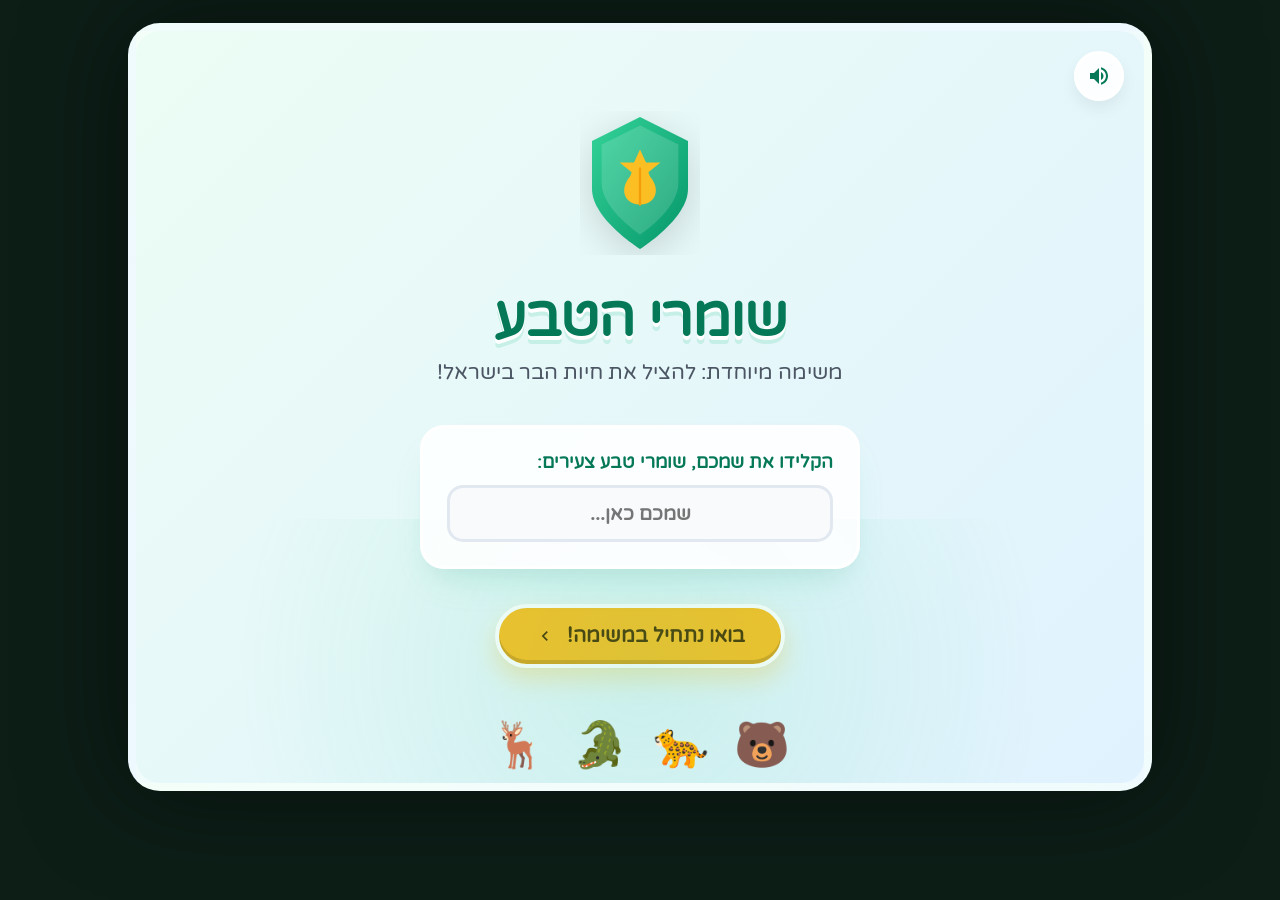
==== index.html @ 630a5455 "Create 'Nature Guardians' interactive Hebrew game for kids based on Pashosh article" ====
<!DOCTYPE html>
<html lang="he" dir="rtl">
<head>
    <meta charset="UTF-8">
    <meta name="viewport" content="width=device-width, initial-scale=1.0, maximum-scale=1.0, user-scalable=no">
    <title>שומרי הטבע - משחק משימת הצלת חיות הבר</title>
    <!-- Google Fonts for children-friendly Hebrew typography -->
    <link rel="preconnect" href="https://fonts.googleapis.com">
    <link rel="preconnect" href="https://fonts.gstatic.com" crossorigin>
    <link href="https://fonts.googleapis.com/css2?family=Rubik:wght@400;500;700;900&family=Varela+Round&display=swap" rel="stylesheet">
    <link rel="stylesheet" href="style.css">
</head>
<body>

    <!-- Main Game Container -->
    <div id="game-viewport">
        <!-- Floating Particle Canvas overlay -->
        <canvas id="particle-canvas"></canvas>

        <!-- Sound & HUD Controls (Global overlay) -->
        <div id="global-hud">
            <button id="toggle-mute" class="hud-btn" aria-label="השתק/הפעל קול">
                <svg id="sound-on-icon" class="hud-svg" viewBox="0 0 24 24"><path d="M3 9v6h4l5 5V4L7 9H3zm13.5 3c0-1.77-1.02-3.29-2.5-4.03v8.05c1.48-.73 2.5-2.25 2.5-4.02zM14 3.23v2.06c2.89.86 5 3.54 5 6.71s-2.11 5.85-5 6.71v2.06c4.01-.91 7-4.49 7-8.77s-2.99-7.86-7-8.77z"/></svg>
                <svg id="sound-off-icon" class="hud-svg hidden" viewBox="0 0 24 24"><path d="M16.5 12c0-1.77-1.02-3.29-2.5-4.03v2.21l2.45 2.45c.03-.21.05-.42.05-.63zm2.5 0c0 .94-.2 1.82-.54 2.64l1.51 1.51C20.63 14.91 21 13.5 21 12c0-4.28-2.99-7.86-7-8.77v2.06c2.89.86 5 3.54 5 6.71zM4.27 3L3 4.27 7.73 9H3v6h4l5 5v-6.73l4.25 4.25c-.67.52-1.42.93-2.25 1.18v2.06c1.38-.31 2.63-.95 3.69-1.81L19.73 21 21 19.73l-9-9L4.27 3zM12 4L9.91 6.09 12 8.18V4z"/></svg>
            </button>
            <div id="hud-stats" class="hidden">
                <div class="hud-stat-item">
                    <span class="hud-stat-label">ניקוד:</span>
                    <span id="hud-score" class="hud-stat-val">0</span>
                </div>
                <div class="hud-stat-item">
                    <span class="hud-stat-label">משימה:</span>
                    <span id="hud-level-name" class="hud-stat-val">1/4</span>
                </div>
            </div>
        </div>

        <!-- 1. Start Screen -->
        <section id="screen-start" class="screen active">
            <div class="start-bg-decor"></div>
            <div class="screen-content center-flow">
                <div class="logo-container animate-bounce-slow">
                    <!-- Shield SVG Icon representing Nature Guardians -->
                    <svg class="guardians-shield" viewBox="0 0 100 120" width="120" height="144">
                        <defs>
                            <linearGradient id="shield-grad" x1="0" y1="0" x2="1" y2="1">
                                <stop offset="0%" stop-color="#34d399"/>
                                <stop offset="100%" stop-color="#059669"/>
                            </linearGradient>
                        </defs>
                        <path d="M50 5 L90 25 V65 C90 90, 50 115, 50 115 C50 115, 10 90, 10 65 V25 Z" fill="url(#shield-grad)" filter="drop-shadow(0px 8px 16px rgba(0,0,0,0.15))"/>
                        <path d="M50 12 L82 28 V60 C82 82, 50 103, 50 103 C50 103, 18 82, 18 60 V28 Z" fill="#ffffff" opacity="0.15"/>
                        <!-- Golden Star in shield -->
                        <polygon points="50,32 55,43 67,43 57,51 61,63 50,55 39,63 43,51 33,43 45,43" fill="#fbbf24"/>
                        <!-- Leaf overlay representing nature -->
                        <path d="M50 78 C35 78, 30 60, 50 48 C70 60, 65 78, 50 78 Z" fill="#fbbf24"/>
                        <path d="M50 48 V78" stroke="#f59e0b" stroke-width="2" stroke-linecap="round"/>
                    </svg>
                </div>
                
                <h1 class="game-title">שומרי הטבע</h1>
                <p class="game-subtitle">משימה מיוחדת: להציל את חיות הבר בישראל!</p>
                
                <div class="name-input-container">
                    <label for="player-name-field" class="name-label">הקלידו את שמכם, שומרי טבע צעירים:</label>
                    <input type="text" id="player-name-field" placeholder="שמכם כאן..." max-length="15" autocomplete="off">
                </div>

                <button id="start-play-btn" class="action-btn primary-btn pulse-glow">
                    <span>בואו נתחיל במשימה!</span>
                    <svg class="btn-arrow" viewBox="0 0 24 24"><path d="M10 6L8.59 7.41 13.17 12l-4.58 4.59L10 18l6-6z"/></svg>
                </button>
                
                <div class="animals-illustration-bar">
                    <!-- Cute SVG animals -->
                    <span class="deco-animal bear">🐻</span>
                    <span class="deco-animal leopard">🐆</span>
                    <span class="deco-animal croc">🐊</span>
                    <span class="deco-animal deer">🦌</span>
                </div>
            </div>
        </section>

        <!-- 2. Briefing Screen (Interactive Text Reading) -->
        <section id="screen-briefing" class="screen">
            <div class="screen-content flex-layout">
                <div class="briefing-header">
                    <h2>תדרוך המשימה: מי יציל את חיות הבר?</h2>
                    <p class="subtitle">קיראו את המידע החשוב כדי לדעת איך לעזור לחיות ברחבי הארץ!</p>
                </div>

                <div class="briefing-slides-container">
                    <!-- Comic slide content dynamically populated in JS -->
                    <div id="briefing-slide" class="briefing-slide-card active-slide">
                        <!-- Slide Content will go here -->
                    </div>
                </div>

                <div class="briefing-controls">
                    <button id="briefing-prev" class="briefing-nav-btn secondary-btn" disabled>
                        <svg class="btn-arrow-rtl" viewBox="0 0 24 24"><path d="M10 6L8.59 7.41 13.17 12l-4.58 4.59L10 18l6-6z"/></svg>
                        <span>הקודם</span>
                    </button>
                    
                    <div id="briefing-dots" class="slideshow-dots">
                        <!-- Dots rendered dynamically -->
                    </div>

                    <button id="briefing-next" class="briefing-nav-btn primary-btn">
                        <span>המשך</span>
                        <svg class="btn-arrow" viewBox="0 0 24 24"><path d="M10 6L8.59 7.41 13.17 12l-4.58 4.59L10 18l6-6z"/></svg>
                    </button>
                </div>
            </div>
        </section>

        <!-- 3. Game Stage 1: True / False Sorting Swiper -->
        <section id="screen-game1" class="screen">
            <div class="screen-content flex-layout">
                <div class="stage-header">
                    <span class="stage-badge">שלב 1 מתוך 3</span>
                    <h2>מבחן המהירות: עובדות או שמועות?</h2>
                    <p class="subtitle">גררו את קלפי הטענות לסלים הנכונים במהירות! האם הטענה נכונה או לא נכונה?</p>
                </div>

                <!-- Timer & Progress -->
                <div class="game-hud-bar">
                    <div class="progress-container">
                        <div class="progress-bar-track">
                            <div id="g1-progress-bar" class="progress-bar-fill" style="width: 0%;"></div>
                        </div>
                        <span id="g1-progress-text" class="progress-text">קלף 1 / 5</span>
                    </div>
                    <div class="timer-display animate-pulse">
                        <span class="timer-icon">⏰</span>
                        <span id="g1-timer-val">15</span>
                    </div>
                </div>

                <!-- Play Board for drag cards -->
                <div id="g1-board" class="board-area">
                    <div id="g1-card-container">
                        <!-- Draggable card will spawn here -->
                    </div>
                </div>

                <!-- Targets/Baskets Area -->
                <div class="sorting-bins-container">
                    <div id="bin-true" class="sort-bin bin-green" data-value="true">
                        <div class="bin-content">
                            <span class="bin-icon">✅</span>
                            <span class="bin-title">נכון מאוד!</span>
                        </div>
                        <div class="bin-ripple"></div>
                    </div>

                    <div id="bin-false" class="sort-bin bin-red" data-value="false">
                        <div class="bin-content">
                            <span class="bin-icon">❌</span>
                            <span class="bin-title">לא נכון!</span>
                        </div>
                        <div class="bin-ripple"></div>
                    </div>
                </div>
            </div>
        </section>

        <!-- 4. Game Stage 2: Cause & Effect Snap Puzzle -->
        <section id="screen-game2" class="screen">
            <div class="screen-content flex-layout">
                <div class="stage-header">
                    <span class="stage-badge">שלב 2 מתוך 3</span>
                    <h2>חיבור פאזל: סיבה ותוצאה</h2>
                    <p class="subtitle">גררו כל סיבה בצד ימין (צהוב) אל התוצאה המתאימה לה בצד שמאל (ירוק). עזרו לקשר בין פעולות האדם לגורל החיות!</p>
                </div>

                <!-- Puzzle Board Layout -->
                <div class="puzzle-game-board">
                    <div class="puzzle-column" id="puzzle-draggables-col">
                        <h3 class="column-title">סיבות (גררו מכאן)</h3>
                        <div class="puzzle-items-list" id="puzzle-causes-container">
                            <!-- Draggable causes dynamic -->
                        </div>
                    </div>
                    
                    <div class="puzzle-column" id="puzzle-targets-col">
                        <h3 class="column-title">תוצאות (הניחו כאן)</h3>
                        <div class="puzzle-items-list" id="puzzle-effects-container">
                            <!-- Snap targets dynamic -->
                        </div>
                    </div>
                </div>

                <div class="center-flow margin-top">
                    <button id="game2-submit-btn" class="action-btn primary-btn disabled" disabled>
                        <span>בדקו את הפאזל!</span>
                        <svg class="btn-arrow" viewBox="0 0 24 24"><path d="M10 6L8.59 7.41 13.17 12l-4.58 4.59L10 18l6-6z"/></svg>
                    </button>
                </div>
            </div>
        </section>

        <!-- 5. Game Stage 3: Tap Rescue Game -->
        <section id="screen-game3" class="screen">
            <div class="screen-content flex-layout">
                <div class="stage-header">
                    <span class="stage-badge">שלב 3 מתוך 3</span>
                    <h2>מבצע הצלה בשטח!</h2>
                    <p class="subtitle">אוי לא! חיות בר בסכנה ביער ובכביש! לחצו במהירות על מפגעים (מלכודות, רעל, זבל, מכוניות מהירות) כדי להשמיד אותם, ולחצו על חיות הבר כדי לכוון אותן למקום מבטחים!</p>
                </div>

                <!-- Dynamic Dashboard -->
                <div class="game-hud-bar">
                    <div class="ecosystem-health-container">
                        <span class="health-label">בריאות הטבע:</span>
                        <div class="health-bar-track">
                            <div id="g3-health-fill" class="health-bar-fill" style="width: 100%;"></div>
                        </div>
                        <span id="g3-health-val" class="health-percentage">100%</span>
                    </div>
                    <div class="level-stats">
                        <div class="stat-bubble">
                            <span>חיות שהוצלו:</span>
                            <strong id="g3-saved-val">0</strong>
                        </div>
                        <div class="stat-bubble">
                            <span>זמן נותר:</span>
                            <strong id="g3-timer-val">30</strong>
                        </div>
                    </div>
                </div>

                <!-- 2D Interactive Grid Landscape -->
                <div id="g3-battleground" class="battleground-viewport">
                    <div class="forest-bg-illustration"></div>
                    <!-- Live sprites will spawn here dynamically via JS -->
                </div>
            </div>
        </section>

        <!-- 6. Graduation Quiz Screen -->
        <section id="screen-quiz" class="screen">
            <div class="screen-content flex-layout">
                <div class="stage-header">
                    <span class="stage-badge">מבחן ההסמכה</span>
                    <h2>חידון הסמכת שומרי הטבע</h2>
                    <p class="subtitle">ענו על השאלות הבאות בהצלחה כדי לזכות בתעודת השומר הרשמית שלכם!</p>
                </div>

                <div class="quiz-progress-bar">
                    <div class="progress-bar-track">
                        <div id="quiz-progress-fill" class="progress-bar-fill" style="width: 25%;"></div>
                    </div>
                    <span id="quiz-progress-text" class="progress-text">שאלה 1 מתוך 4</span>
                </div>

                <div class="quiz-card-container">
                    <div id="quiz-card" class="quiz-question-card">
                        <h3 id="quiz-question-text" class="quiz-question">מה פירוש המילה "יכחדו"?</h3>
                        <div id="quiz-options-list" class="quiz-options-grid">
                            <!-- Options buttons rendered dynamically -->
                        </div>
                    </div>
                </div>
            </div>
        </section>

        <!-- 7. Victory & Certificate Screen -->
        <section id="screen-victory" class="screen">
            <div class="screen-content center-flow">
                <div class="victory-header-animation animate-bounce-slow">
                    <span class="victory-medal">🏆</span>
                </div>
                
                <h2 class="victory-title">מזל טוב, כל הכבוד!</h2>
                <p class="victory-subtitle">השלמתם את כל שלבי המשימה בהצלחה והצלתם את חיות הבר בישראל!</p>
                
                <!-- On-Screen SVG Certificate -->
                <div id="printable-certificate-container" class="certificate-frame shadow-effect">
                    <div class="certificate-border">
                        <div class="certificate-inner">
                            <div class="cert-header">
                                <span class="cert-leaf-deco">🌿</span>
                                <h3>תעודת שומר טבע מוסמך</h3>
                                <span class="cert-leaf-deco">🌿</span>
                            </div>
                            
                            <p class="cert-awarded">תעודה זו מוענקת בגאווה רבה ל:</p>
                            <h4 id="cert-player-name" class="cert-name">ישראל ישראלי</h4>
                            
                            <p class="cert-reason">
                                על השלמת "משימת הצלת חיות הבר", הפגנת ידע יוצא מן הכלל בהגנה על הטבע,
                                מניעת זיהום, פירוק מלכודות ציידים ושמירה על חיות הבר של ישראל.
                            </p>
                            
                            <div class="cert-footer">
                                <div class="cert-sign">
                                    <div class="cert-signature-line"></div>
                                    <span>עיתון "פשוש"</span>
                                </div>
                                <div class="cert-stamp">
                                    <svg viewBox="0 0 100 100" width="80" height="80">
                                        <circle cx="50" cy="50" r="45" fill="none" stroke="#22c55e" stroke-width="4" stroke-dasharray="2 2"/>
                                        <circle cx="50" cy="50" r="38" fill="none" stroke="#15803d" stroke-width="2"/>
                                        <text x="50" y="45" font-family="'Varela Round', sans-serif" font-size="10" font-weight="bold" fill="#15803d" text-anchor="middle">מוגן!</text>
                                        <text x="50" y="60" font-family="'Varela Round', sans-serif" font-size="10" font-weight="bold" fill="#16a34a" text-anchor="middle">שומר טבע</text>
                                    </svg>
                                </div>
                                <div class="cert-sign">
                                    <div class="cert-signature-line"></div>
                                    <span>רשות שומרי הטבע</span>
                                </div>
                            </div>
                        </div>
                    </div>
                </div>

                <!-- Final Interactive Action Buttons -->
                <div class="victory-actions-bar">
                    <button id="btn-print-cert" class="action-btn secondary-btn">
                        <span>הדפסת תעודה 🖨️</span>
                    </button>
                    <button id="btn-restart-game" class="action-btn primary-btn pulse-glow">
                        <span>לשחק שוב! 🔄</span>
                    </button>
                </div>
            </div>
        </section>
    </div>

    <!-- Script imports -->
    <script src="js/audio.js"></script>
    <script src="js/particles.js"></script>
    <script src="js/game.js"></script>
</body>
</html>
---- style.css ----
/**
 * Nature Guardians (שומרי הטבע) - Main Design & CSS Rules
 * Vibrant, modern, responsive design geared towards children with premium glassmorphism, 
 * micro-animations, and full RTL layout alignments.
 */

:root {
    /* Playful Color Palette */
    --color-primary: #10b981;      /* Emerald Green */
    --color-primary-dark: #047857; /* Dark Emerald */
    --color-primary-light: #d1fae5;
    --color-secondary: #fbbf24;    /* Sunshine Yellow */
    --color-accent: #f43f5e;       /* Ruby Pink/Red */
    --color-sky: #38bdf8;          /* Ocean Sky Blue */
    --color-orange: #f97316;       /* Sunset Orange */
    
    --color-bg-grad: linear-gradient(135deg, #ecfdf5 0%, #e0f2fe 100%);
    --color-card-bg: rgba(255, 255, 255, 0.88);
    --color-text-dark: #1f2937;
    --color-text-light: #4b5563;
    
    --font-kids: 'Varela Round', 'Rubik', sans-serif;
    --shadow-premium: 0 20px 40px -15px rgba(16, 185, 129, 0.15), 0 15px 25px -10px rgba(0, 0, 0, 0.05);
    --shadow-active: 0 25px 50px -12px rgba(16, 185, 129, 0.25);
    
    --transition-bounce: all 0.4s cubic-bezier(0.175, 0.885, 0.32, 1.275);
    --transition-smooth: all 0.25s ease;
}

/* Base Resets */
* {
    box-sizing: border-box;
    margin: 0;
    padding: 0;
    user-select: none;
    -webkit-user-drag: none;
    -webkit-tap-highlight-color: transparent;
}

body, html {
    width: 100%;
    height: 100%;
    font-family: var(--font-kids);
    background: #0d1e17;
    overflow: hidden;
    color: var(--color-text-dark);
}

/* Fullscreen Viewport Grid */
#game-viewport {
    position: relative;
    width: 100%;
    height: 100%;
    max-width: 1024px;
    max-height: 768px;
    margin: 0 auto;
    background: var(--color-bg-grad);
    overflow: hidden;
    box-shadow: 0 0 100px rgba(0, 0, 0, 0.5);
    display: flex;
    flex-direction: column;
}

/* Landscape orientation ratio adjustments on large desktops */
@media (min-width: 1024px) and (min-height: 768px) {
    #game-viewport {
        border-radius: 32px;
        height: 95vh;
        top: 2.5vh;
        border: 8px solid rgba(255, 255, 255, 0.4);
    }
}

/* Floating Confetti Particle Canvas overlay */
#particle-canvas {
    position: absolute;
    top: 0;
    left: 0;
    width: 100%;
    height: 100%;
    pointer-events: none;
    z-index: 999;
}

/* --- Global HUD Overlay --- */
#global-hud {
    position: absolute;
    top: 20px;
    left: 20px;
    right: 20px;
    display: flex;
    justify-content: space-between;
    align-items: center;
    pointer-events: none;
    z-index: 100;
}

.hud-btn {
    pointer-events: auto;
    background: var(--color-card-bg);
    border: 3px solid #ffffff;
    width: 50px;
    height: 50px;
    border-radius: 50px;
    display: flex;
    justify-content: center;
    align-items: center;
    cursor: pointer;
    box-shadow: 0 8px 16px rgba(0,0,0,0.06);
    transition: var(--transition-bounce);
}

.hud-btn:hover {
    transform: scale(1.1) rotate(5deg);
}

.hud-btn:active {
    transform: scale(0.9);
}

.hud-svg {
    width: 24px;
    height: 24px;
    fill: var(--color-primary-dark);
}

.hidden {
    display: none !important;
}

#hud-stats {
    display: flex;
    gap: 15px;
    pointer-events: auto;
}

.hud-stat-item {
    background: rgba(255, 255, 255, 0.9);
    padding: 8px 16px;
    border-radius: 20px;
    border: 3px solid #ffffff;
    box-shadow: 0 8px 16px rgba(0,0,0,0.05);
    display: flex;
    align-items: center;
    gap: 6px;
    font-size: 0.95rem;
    font-weight: 700;
}

.hud-stat-label {
    color: var(--color-text-light);
}

.hud-stat-val {
    color: var(--color-primary-dark);
    font-size: 1.1rem;
}

/* --- Screens Architecture --- */
.screen {
    position: absolute;
    top: 0;
    left: 0;
    width: 100%;
    height: 100%;
    opacity: 0;
    pointer-events: none;
    transform: scale(1.05);
    transition: opacity 0.5s ease, transform 0.5s cubic-bezier(0.175, 0.885, 0.32, 1.1);
    z-index: 5;
    overflow-y: auto;
    padding: 80px 24px 24px 24px;
}

.screen.active {
    opacity: 1;
    pointer-events: auto;
    transform: scale(1);
    z-index: 10;
}

.screen-content {
    width: 100%;
    min-height: 100%;
    display: flex;
    flex-direction: column;
}

.center-flow {
    justify-content: center;
    align-items: center;
    text-align: center;
}

.flex-layout {
    justify-content: space-between;
}

/* Typography styles */
h1.game-title {
    font-size: 3.5rem;
    font-weight: 900;
    color: var(--color-primary-dark);
    text-shadow: 0 4px 0 #ffffff, 0 8px 0 rgba(16, 185, 129, 0.15);
    margin-bottom: 8px;
    letter-spacing: -1px;
}

.game-subtitle {
    font-size: 1.3rem;
    color: var(--color-text-light);
    margin-bottom: 40px;
    font-weight: 500;
    max-width: 500px;
}

/* --- Buttons System --- */
.action-btn {
    font-family: var(--font-kids);
    border: none;
    outline: none;
    padding: 16px 36px;
    font-size: 1.25rem;
    font-weight: 700;
    border-radius: 50px;
    cursor: pointer;
    display: inline-flex;
    align-items: center;
    gap: 12px;
    transition: var(--transition-bounce);
    box-shadow: 0 10px 20px rgba(0, 0, 0, 0.08);
}

.primary-btn {
    background: var(--color-secondary);
    color: #4b3601;
    border: 4px solid #ffffff;
    box-shadow: 0 12px 24px rgba(251, 191, 36, 0.3), inset 0 -4px 0 rgba(0,0,0,0.15);
}

.primary-btn:hover {
    transform: translateY(-4px) scale(1.03);
    box-shadow: 0 16px 32px rgba(251, 191, 36, 0.4), inset 0 -4px 0 rgba(0,0,0,0.15);
}

.primary-btn:active {
    transform: translateY(2px) scale(0.98);
}

.secondary-btn {
    background: #ffffff;
    color: var(--color-text-dark);
    border: 4px solid var(--color-primary);
    box-shadow: 0 8px 16px rgba(16, 185, 129, 0.1);
}

.secondary-btn:hover {
    transform: translateY(-2px);
    background: var(--color-primary-light);
}

.action-btn.disabled, .briefing-nav-btn:disabled {
    opacity: 0.5 !important;
    cursor: not-allowed !important;
    transform: none !important;
    box-shadow: none !important;
}

.btn-arrow {
    width: 20px;
    height: 20px;
    fill: currentColor;
    transform: scaleX(-1); /* Flips arrow to point left for RTL progression */
    transition: transform 0.3s ease;
}

.btn-arrow-rtl {
    width: 20px;
    height: 20px;
    fill: currentColor;
    transition: transform 0.3s ease;
}

.action-btn:hover .btn-arrow {
    transform: scaleX(-1) translateX(4px);
}

.briefing-nav-btn:hover .btn-arrow-rtl {
    transform: translateX(4px);
}

/* Animations */
@keyframes pulseGlow {
    0% { box-shadow: 0 12px 24px rgba(251, 191, 36, 0.3); }
    50% { box-shadow: 0 12px 35px rgba(251, 191, 36, 0.6); }
    100% { box-shadow: 0 12px 24px rgba(251, 191, 36, 0.3); }
}

.pulse-glow {
    animation: pulseGlow 2s infinite ease-in-out;
}

@keyframes bounceSlow {
    0%, 100% { transform: translateY(0); }
    50% { transform: translateY(-10px); }
}

.animate-bounce-slow {
    animation: bounceSlow 4s infinite ease-in-out;
}

/* --- 1. Start Screen Elements --- */
.start-bg-decor {
    position: absolute;
    bottom: -5%;
    left: -5%;
    right: -5%;
    height: 40%;
    background: radial-gradient(circle, rgba(52,211,153,0.15) 0%, rgba(255,255,255,0) 70%);
    z-index: 1;
    pointer-events: none;
}

.logo-container {
    margin-bottom: 25px;
    position: relative;
    z-index: 2;
}

.name-input-container {
    background: var(--color-card-bg);
    border: 3px solid #ffffff;
    border-radius: 24px;
    padding: 24px;
    max-width: 440px;
    width: 100%;
    margin-bottom: 35px;
    box-shadow: var(--shadow-premium);
    position: relative;
    z-index: 2;
    text-align: right;
}

.name-label {
    display: block;
    font-size: 1.1rem;
    font-weight: 700;
    color: var(--color-primary-dark);
    margin-bottom: 12px;
}

#player-name-field {
    width: 100%;
    padding: 14px 20px;
    font-size: 1.2rem;
    font-family: var(--font-kids);
    font-weight: 600;
    border: 3px solid #e2e8f0;
    border-radius: 16px;
    outline: none;
    text-align: center;
    background: #f8fafc;
    color: var(--color-text-dark);
    transition: var(--transition-smooth);
}

#player-name-field:focus {
    border-color: var(--color-primary);
    background: #ffffff;
    box-shadow: 0 0 0 4px rgba(16, 185, 129, 0.15);
}

.animals-illustration-bar {
    margin-top: 50px;
    display: flex;
    gap: 25px;
    font-size: 2.8rem;
    z-index: 2;
}

.deco-animal {
    display: inline-block;
    animation: bounceSlow 3s infinite ease-in-out;
}

.deco-animal:nth-child(2) { animation-delay: 0.5s; }
.deco-animal:nth-child(3) { animation-delay: 1s; }
.deco-animal:nth-child(4) { animation-delay: 1.5s; }

/* --- 2. Briefing / Slideshow Screen --- */
.briefing-header {
    text-align: center;
    margin-bottom: 20px;
}

.briefing-header h2, .stage-header h2 {
    font-size: 1.8rem;
    color: var(--color-primary-dark);
    font-weight: 900;
    margin-bottom: 6px;
}

.subtitle {
    font-size: 1rem;
    color: var(--color-text-light);
}

.briefing-slides-container {
    flex: 1;
    display: flex;
    justify-content: center;
    align-items: center;
    padding: 10px 0;
}

.briefing-slide-card {
    background: var(--color-card-bg);
    border: 4px solid #ffffff;
    border-radius: 28px;
    padding: 30px;
    max-width: 680px;
    width: 100%;
    box-shadow: var(--shadow-premium);
    display: flex;
    gap: 30px;
    align-items: center;
    min-height: 320px;
    opacity: 0;
    transform: translateY(20px);
    transition: all 0.4s ease;
}

.briefing-slide-card.active-slide {
    opacity: 1;
    transform: translateY(0);
}

.slide-graphic-box {
    flex: 0 0 200px;
    height: 200px;
    background: #e0f2fe;
    border-radius: 20px;
    display: flex;
    justify-content: center;
    align-items: center;
    font-size: 5.5rem;
    box-shadow: inset 0 4px 10px rgba(0,0,0,0.05);
}

.slide-content-box {
    flex: 1;
    text-align: right;
}

.slide-tag {
    display: inline-block;
    background: var(--color-primary-light);
    color: var(--color-primary-dark);
    padding: 4px 12px;
    border-radius: 12px;
    font-size: 0.85rem;
    font-weight: 700;
    margin-bottom: 12px;
}

.slide-title {
    font-size: 1.5rem;
    color: var(--color-text-dark);
    margin-bottom: 12px;
    font-weight: 800;
}

.slide-text {
    font-size: 1.05rem;
    line-height: 1.6;
    color: var(--color-text-light);
}

.highlight-keyword {
    color: var(--color-accent);
    font-weight: 800;
}

.highlight-blue {
    color: var(--color-sky);
    font-weight: 800;
}

.briefing-controls {
    display: flex;
    justify-content: space-between;
    align-items: center;
    margin-top: 24px;
}

.briefing-nav-btn {
    padding: 12px 28px;
    font-size: 1.1rem;
}

.slideshow-dots {
    display: flex;
    gap: 8px;
}

.slide-dot {
    width: 12px;
    height: 12px;
    border-radius: 10px;
    background: #cbd5e1;
    cursor: pointer;
    transition: var(--transition-smooth);
}

.slide-dot.active {
    width: 24px;
    background: var(--color-primary);
}

/* --- 3. Stage 1 Elements (True / False sorting) --- */
.stage-badge {
    background: var(--color-sky);
    color: #ffffff;
    padding: 4px 14px;
    border-radius: 50px;
    font-size: 0.8rem;
    font-weight: 700;
    text-transform: uppercase;
    display: inline-block;
    margin-bottom: 8px;
}

.game-hud-bar {
    display: flex;
    justify-content: space-between;
    align-items: center;
    background: rgba(255, 255, 255, 0.6);
    border-radius: 20px;
    padding: 12px 20px;
    margin-top: 15px;
    gap: 20px;
}

.progress-container {
    flex: 1;
    display: flex;
    align-items: center;
    gap: 15px;
}

.progress-bar-track {
    flex: 1;
    height: 14px;
    background: #cbd5e1;
    border-radius: 10px;
    overflow: hidden;
    position: relative;
}

.progress-bar-fill {
    height: 100%;
    background: var(--color-primary);
    border-radius: 10px;
    transition: width 0.4s ease;
}

.progress-text {
    font-size: 0.9rem;
    font-weight: 700;
    color: var(--color-text-light);
    white-space: nowrap;
}

.timer-display {
    display: flex;
    align-items: center;
    gap: 8px;
    background: var(--color-card-bg);
    border: 3px solid #ffffff;
    padding: 6px 16px;
    border-radius: 50px;
    box-shadow: 0 4px 8px rgba(0,0,0,0.04);
}

.timer-icon {
    font-size: 1.2rem;
}

#g1-timer-val {
    font-size: 1.15rem;
    font-weight: 900;
    color: var(--color-accent);
}

/* Play Board Area & swipe cards */
.board-area {
    flex: 1;
    position: relative;
    display: flex;
    justify-content: center;
    align-items: center;
    margin: 25px 0;
    min-height: 240px;
}

.swipe-card {
    position: absolute;
    width: 100%;
    max-width: 320px;
    height: 200px;
    background: var(--color-card-bg);
    border: 4px solid #ffffff;
    border-radius: 24px;
    box-shadow: 0 15px 35px rgba(0, 0, 0, 0.08);
    display: flex;
    justify-content: center;
    align-items: center;
    padding: 24px;
    cursor: grab;
    transition: box-shadow 0.3s ease, border-color 0.3s ease;
    transform-origin: center bottom;
    z-index: 10;
}

.swipe-card.dragging {
    cursor: grabbing;
    box-shadow: 0 25px 45px rgba(0, 0, 0, 0.15);
    border-color: var(--color-primary-light);
}

.card-text {
    font-size: 1.25rem;
    font-weight: 700;
    text-align: center;
    line-height: 1.5;
    color: var(--color-text-dark);
}

/* Swipe targets/bins */
.sorting-bins-container {
    display: flex;
    gap: 20px;
    margin-top: 10px;
}

.sort-bin {
    flex: 1;
    height: 90px;
    border-radius: 24px;
    background: var(--color-card-bg);
    border: 4px dashed #cbd5e1;
    display: flex;
    justify-content: center;
    align-items: center;
    position: relative;
    overflow: hidden;
    cursor: pointer;
    transition: var(--transition-bounce);
}

.sort-bin:hover {
    transform: translateY(-2px);
}

.bin-content {
    display: flex;
    flex-direction: column;
    align-items: center;
    gap: 4px;
    z-index: 2;
}

.bin-icon {
    font-size: 1.8rem;
}

.bin-title {
    font-size: 0.95rem;
    font-weight: 800;
}

.bin-red {
    border-color: #f87171;
    color: #991b1b;
}

.bin-red:hover {
    background: #fef2f2;
}

.bin-red.drag-over {
    background: #fca5a5;
    border-color: var(--color-accent);
    transform: scale(1.04);
}

.bin-green {
    border-color: #34d399;
    color: #065f46;
}

.bin-green:hover {
    background: #ecfdf5;
}

.bin-green.drag-over {
    background: #a7f3d0;
    border-color: var(--color-primary-dark);
    transform: scale(1.04);
}

.bin-ripple {
    position: absolute;
    top: 50%;
    left: 50%;
    width: 0;
    height: 0;
    background: rgba(255, 255, 255, 0.4);
    border-radius: 50%;
    transform: translate(-50%, -50%);
    opacity: 0;
    z-index: 1;
}

@keyframes binPop {
    0% { transform: scale(1); }
    50% { transform: scale(1.1); }
    100% { transform: scale(1); }
}

.bin-pop {
    animation: binPop 0.4s cubic-bezier(0.175, 0.885, 0.32, 1.275);
}

/* --- 4. Stage 2 Puzzle Matching System --- */
.puzzle-game-board {
    flex: 1;
    display: flex;
    gap: 30px;
    margin: 25px 0 10px 0;
}

.puzzle-column {
    flex: 1;
    display: flex;
    flex-direction: column;
}

.column-title {
    font-size: 1.1rem;
    font-weight: 800;
    color: var(--color-text-light);
    margin-bottom: 12px;
    text-align: right;
    padding-right: 8px;
}

.puzzle-items-list {
    flex: 1;
    display: flex;
    flex-direction: column;
    gap: 15px;
    justify-content: space-around;
}

.puzzle-card {
    background: var(--color-card-bg);
    border: 3px solid #ffffff;
    border-radius: 20px;
    padding: 16px 20px;
    box-shadow: 0 8px 16px rgba(0,0,0,0.04);
    display: flex;
    align-items: center;
    justify-content: space-between;
    min-height: 70px;
    font-weight: 700;
    font-size: 0.95rem;
    line-height: 1.4;
    transition: var(--transition-bounce);
}

.puzzle-draggable {
    cursor: grab;
    background: #fef08a; /* Soft Yellow */
    border-color: #fef7c3;
    color: #713f12;
    border-left: 8px solid var(--color-secondary); /* Causes indicator */
    position: relative;
    touch-action: none;
}

.puzzle-draggable.dragging {
    opacity: 0.5;
    cursor: grabbing;
}

.puzzle-draggable:hover {
    transform: translateX(-4px);
    box-shadow: 0 10px 20px rgba(0,0,0,0.08);
}

.puzzle-card-icon {
    font-size: 1.4rem;
}

.puzzle-target {
    border: 3px dashed #cbd5e1;
    background: rgba(255, 255, 255, 0.4);
    border-right: 8px solid var(--color-primary); /* Target indicator */
    color: var(--color-text-light);
    display: flex;
    justify-content: flex-start;
    padding-right: 20px;
    align-items: center;
    position: relative;
    transition: var(--transition-smooth);
}

.puzzle-target.drag-hover {
    background: rgba(16, 185, 129, 0.15);
    border-color: var(--color-primary);
}

.puzzle-target.matched {
    background: #d1fae5;
    border: 3px solid #ffffff;
    border-right: 8px solid var(--color-primary);
    color: var(--color-primary-dark);
    box-shadow: 0 8px 16px rgba(16, 185, 129, 0.05);
}

.puzzle-target.matched .puzzle-card-icon {
    color: var(--color-primary);
}

/* Margin offset utility */
.margin-top {
    margin-top: 15px;
}

/* --- 5. Stage 3 Active Rescue Grid --- */
.eco-health-badge {
    background: var(--color-primary);
}

.ecosystem-health-container {
    flex: 1;
    display: flex;
    align-items: center;
    gap: 12px;
}

.health-label {
    font-size: 0.95rem;
    font-weight: 700;
    color: var(--color-text-light);
    white-space: nowrap;
}

.health-bar-track {
    flex: 1;
    height: 16px;
    background: #e2e8f0;
    border-radius: 10px;
    border: 2px solid #ffffff;
    overflow: hidden;
}

.health-bar-fill {
    height: 100%;
    background: linear-gradient(90deg, #10b981 0%, #34d399 100%);
    width: 100%;
    border-radius: 10px;
    transition: width 0.3s ease;
}

.health-percentage {
    font-size: 0.95rem;
    font-weight: 900;
    color: var(--color-primary-dark);
    width: 45px;
    text-align: left;
}

.level-stats {
    display: flex;
    gap: 10px;
}

.stat-bubble {
    background: var(--color-card-bg);
    border: 2px solid #ffffff;
    border-radius: 15px;
    padding: 6px 12px;
    display: flex;
    gap: 6px;
    align-items: center;
    font-size: 0.85rem;
    box-shadow: 0 4px 8px rgba(0,0,0,0.03);
    white-space: nowrap;
}

.stat-bubble strong {
    color: var(--color-primary-dark);
    font-size: 1rem;
}

/* Landscape grid */
.battleground-viewport {
    flex: 1;
    position: relative;
    border-radius: 28px;
    border: 4px solid #ffffff;
    box-shadow: var(--shadow-premium);
    overflow: hidden;
    margin-top: 15px;
    background: #022c22;
}

.forest-bg-illustration {
    position: absolute;
    top: 0;
    left: 0;
    width: 100%;
    height: 100%;
    background: radial-gradient(circle at center, #065f46 0%, #022c22 100%);
    opacity: 0.9;
}

/* Active Game sprites */
.game-sprite {
    position: absolute;
    width: 60px;
    height: 60px;
    border-radius: 50px;
    display: flex;
    justify-content: center;
    align-items: center;
    font-size: 2.2rem;
    cursor: pointer;
    transition: transform 0.2s ease;
    animation: spriteSpawn 0.4s cubic-bezier(0.175, 0.885, 0.32, 1.275);
}

.game-sprite:active {
    transform: scale(0.8);
}

@keyframes spriteSpawn {
    0% { transform: scale(0); opacity: 0; }
    100% { transform: scale(1); opacity: 1; }
}

/* Threat visual markers */
.sprite-threat {
    z-index: 25;
}

.threat-poison {
    background: rgba(244, 63, 94, 0.15);
    border: 3px solid var(--color-accent);
    box-shadow: 0 0 15px rgba(244, 63, 94, 0.4);
    animation: poisonPulse 1s infinite alternate;
}

@keyframes poisonPulse {
    0% { box-shadow: 0 0 10px rgba(244, 63, 94, 0.3); }
    100% { box-shadow: 0 0 20px rgba(244, 63, 94, 0.7); }
}

.threat-trap {
    background: rgba(249, 115, 22, 0.15);
    border: 3px solid var(--color-orange);
    box-shadow: 0 0 15px rgba(249, 115, 22, 0.4);
}

.threat-car {
    background: rgba(244, 63, 94, 0.2);
    border: 3px solid #ef4444;
    border-radius: 12px;
    width: 70px;
    height: 45px;
}

.threat-trash {
    background: rgba(100, 116, 139, 0.15);
    border: 3px solid #64748b;
}

/* Friendly wild animals */
.sprite-animal {
    z-index: 20;
    background: rgba(255, 255, 255, 0.2);
    border: 3px solid #ffffff;
    box-shadow: 0 8px 16px rgba(0,0,0,0.15);
}

/* --- 6. Stage 4: Interactive Quiz Screen --- */
.quiz-progress-bar {
    display: flex;
    align-items: center;
    gap: 15px;
    margin: 15px 0 25px 0;
}

.quiz-card-container {
    flex: 1;
    display: flex;
    justify-content: center;
    align-items: center;
}

.quiz-question-card {
    background: var(--color-card-bg);
    border: 4px solid #ffffff;
    border-radius: 28px;
    padding: 30px;
    max-width: 620px;
    width: 100%;
    box-shadow: var(--shadow-premium);
    text-align: center;
}

.quiz-question {
    font-size: 1.45rem;
    font-weight: 800;
    color: var(--color-text-dark);
    margin-bottom: 24px;
    line-height: 1.4;
}

.quiz-options-grid {
    display: grid;
    grid-template-columns: 1fr;
    gap: 12px;
}

@media (min-width: 600px) {
    .quiz-options-grid {
        grid-template-columns: 1fr 1fr;
    }
}

.quiz-opt-btn {
    font-family: var(--font-kids);
    border: 3px solid #e2e8f0;
    background: #ffffff;
    padding: 16px 20px;
    font-size: 1rem;
    font-weight: 700;
    border-radius: 20px;
    cursor: pointer;
    text-align: right;
    transition: var(--transition-bounce);
    outline: none;
    color: var(--color-text-dark);
    box-shadow: 0 4px 8px rgba(0,0,0,0.02);
}

.quiz-opt-btn:hover {
    border-color: var(--color-primary);
    background: var(--color-primary-light);
    transform: translateY(-2px);
}

.quiz-opt-btn:active {
    transform: scale(0.98);
}

/* Success & Error states on Quiz buttons */
.quiz-opt-btn.correct-glow {
    background: #34d399 !important;
    border-color: #10b981 !important;
    color: #ffffff !important;
    box-shadow: 0 0 15px rgba(52, 211, 153, 0.4);
}

.quiz-opt-btn.wrong-shake {
    background: #f87171 !important;
    border-color: #ef4444 !important;
    color: #ffffff !important;
    animation: wrongShake 0.4s ease;
    box-shadow: 0 0 15px rgba(248, 113, 113, 0.4);
}

@keyframes wrongShake {
    0%, 100% { transform: translateX(0); }
    20%, 60% { transform: translateX(-8px); }
    40%, 80% { transform: translateX(8px); }
}

/* --- 7. Victory Screen & SVG Certificate Frame --- */
.victory-medal {
    font-size: 4.5rem;
    display: inline-block;
}

.victory-title {
    font-size: 2.2rem;
    font-weight: 900;
    color: var(--color-primary-dark);
    margin-bottom: 6px;
}

.victory-subtitle {
    font-size: 1.15rem;
    color: var(--color-text-light);
    margin-bottom: 25px;
    text-align: center;
    max-width: 550px;
}

.certificate-frame {
    width: 100%;
    max-width: 580px;
    background: #ffffff;
    border-radius: 20px;
    padding: 10px;
    border: 1px solid #cbd5e1;
    background-image: radial-gradient(circle, #fcfaf2 0%, #f7f3e3 100%);
    box-shadow: var(--shadow-premium);
    position: relative;
    margin-bottom: 30px;
}

.certificate-border {
    border: 12px double #b45309; /* Golden-brown classic border */
    border-radius: 12px;
    padding: 15px;
    height: 100%;
}

.certificate-inner {
    text-align: center;
    padding: 10px;
}

.cert-header {
    display: flex;
    justify-content: center;
    align-items: center;
    gap: 10px;
    margin-bottom: 15px;
}

.cert-header h3 {
    font-size: 1.5rem;
    font-weight: 900;
    color: #78350f;
    letter-spacing: -0.5px;
}

.cert-leaf-deco {
    font-size: 1.4rem;
}

.cert-awarded {
    font-size: 0.95rem;
    color: #92400e;
    font-weight: 500;
    margin-bottom: 5px;
}

.cert-name {
    font-size: 2.2rem;
    font-weight: 900;
    color: var(--color-primary-dark);
    text-shadow: 1px 1px 0px #ffffff;
    margin-bottom: 12px;
    border-bottom: 2px dashed #b45309;
    display: inline-block;
    padding: 0 30px;
}

.cert-reason {
    font-size: 0.88rem;
    line-height: 1.6;
    color: #78350f;
    margin: 0 auto 20px auto;
    max-width: 440px;
    font-weight: 500;
}

.cert-footer {
    display: flex;
    justify-content: space-between;
    align-items: flex-end;
    margin-top: 15px;
    padding: 0 10px;
}

.cert-sign {
    display: flex;
    flex-direction: column;
    align-items: center;
    font-size: 0.75rem;
    font-weight: 700;
    color: #92400e;
    width: 30%;
}

.cert-signature-line {
    width: 80px;
    height: 1.5px;
    background: #b45309;
    margin-bottom: 6px;
}

.cert-stamp {
    width: 60px;
    height: 60px;
    display: flex;
    justify-content: center;
    align-items: center;
}

.victory-actions-bar {
    display: flex;
    gap: 15px;
}

/* Printing styles overlay override */
@media print {
    body * {
        visibility: hidden;
    }
    #printable-certificate-container, #printable-certificate-container * {
        visibility: visible;
    }
    #printable-certificate-container {
        position: absolute;
        left: 0;
        top: 0;
        width: 100%;
        max-width: none;
        box-shadow: none;
        border: none;
    }
}
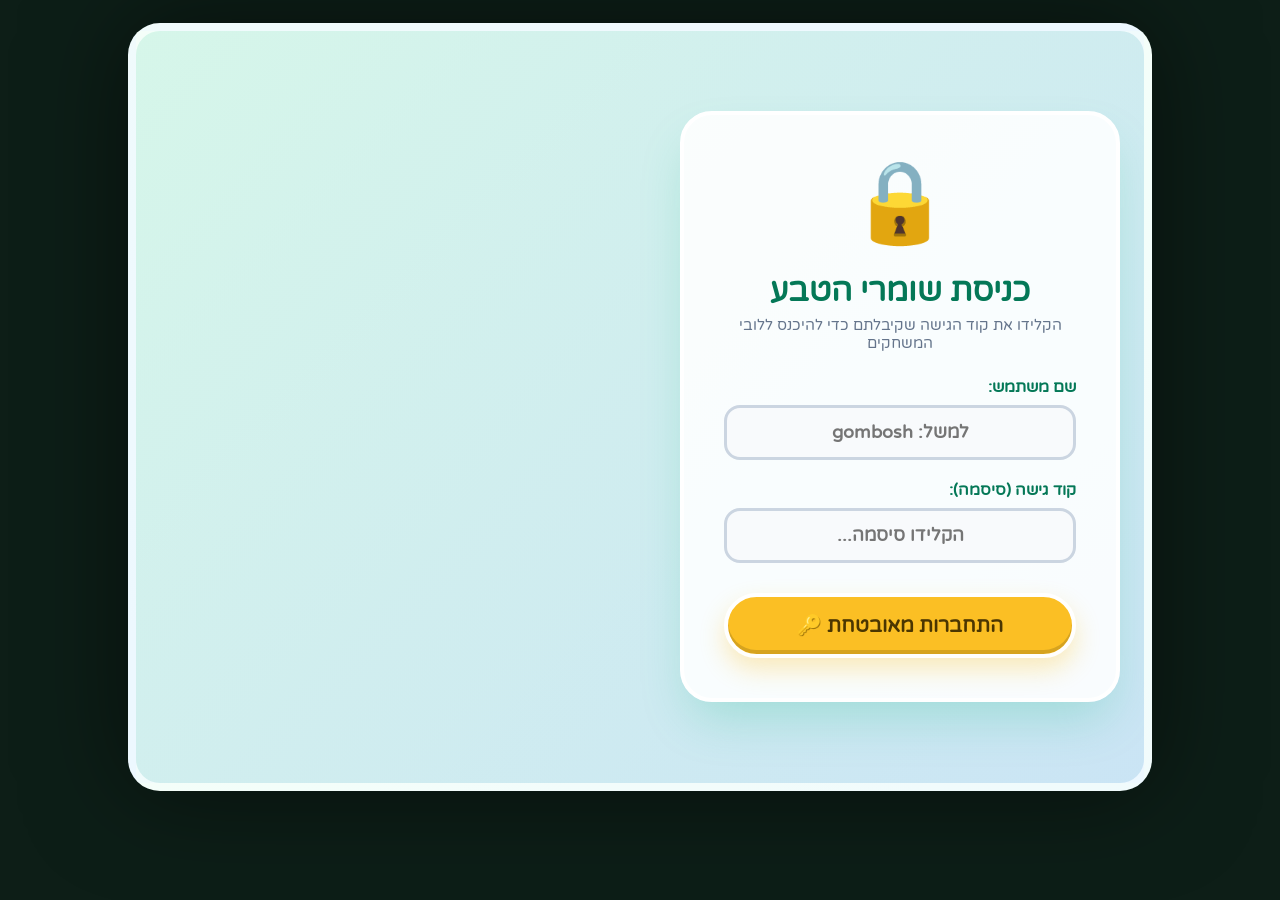
==== commit 6dc1bae3: "Implement secure games portal with static PBKDF2/AES-GCM authentication and compiled game packaging" ====
--- a/index.html
+++ b/index.html
@@ -3,12 +3,265 @@
 <head>
     <meta charset="UTF-8">
     <meta name="viewport" content="width=device-width, initial-scale=1.0, maximum-scale=1.0, user-scalable=no">
-    <title>שומרי הטבע - משחק משימת הצלת חיות הבר</title>
-    <!-- Google Fonts for children-friendly Hebrew typography -->
+    <title>פורטל שומרי הטבע - מועדון חברים סגור</title>
     <link rel="preconnect" href="https://fonts.googleapis.com">
     <link rel="preconnect" href="https://fonts.gstatic.com" crossorigin>
     <link href="https://fonts.googleapis.com/css2?family=Rubik:wght@400;500;700;900&family=Varela+Round&display=swap" rel="stylesheet">
     <link rel="stylesheet" href="style.css">
+    <style>
+        /* Portal-Specific Styling Overrides & Enhancements */
+        .portal-bg-decor {
+            position: absolute;
+            top: 0;
+            left: 0;
+            width: 100%;
+            height: 100%;
+            background: linear-gradient(135deg, #10b981 0%, #0369a1 100%);
+            opacity: 0.1;
+            z-index: 1;
+            pointer-events: none;
+        }
+        
+        /* Glassmorphic Login card */
+        .login-card {
+            background: var(--color-card-bg);
+            border: 4px solid #ffffff;
+            border-radius: 32px;
+            padding: 40px;
+            max-width: 440px;
+            width: 100%;
+            box-shadow: var(--shadow-active);
+            position: relative;
+            z-index: 10;
+            text-align: right;
+            animation: spriteSpawn 0.5s cubic-bezier(0.175, 0.885, 0.32, 1.275);
+        }
+
+        .portal-logo {
+            font-size: 5rem;
+            text-align: center;
+            margin-bottom: 20px;
+            display: block;
+            animation: bounceSlow 3s infinite ease-in-out;
+        }
+
+        .login-input-group {
+            margin-bottom: 20px;
+            display: flex;
+            flex-direction: column;
+            gap: 8px;
+        }
+
+        .login-input-group label {
+            font-weight: 800;
+            color: var(--color-primary-dark);
+            font-size: 1rem;
+        }
+
+        .portal-input {
+            width: 100%;
+            padding: 14px 18px;
+            font-family: var(--font-kids);
+            font-size: 1.1rem;
+            font-weight: 600;
+            border: 3px solid #cbd5e1;
+            border-radius: 16px;
+            outline: none;
+            transition: var(--transition-smooth);
+            background: #f8fafc;
+            color: var(--color-text-dark);
+            text-align: center;
+        }
+
+        .portal-input:focus {
+            border-color: var(--color-primary);
+            background: #ffffff;
+            box-shadow: 0 0 0 5px rgba(16, 185, 129, 0.15);
+        }
+
+        .error-message {
+            color: var(--color-accent);
+            font-weight: 800;
+            font-size: 0.95rem;
+            margin-bottom: 15px;
+            text-align: center;
+            display: none;
+            animation: wrongShake 0.4s ease;
+        }
+
+        /* Lobby Game Catalog */
+        #screen-lobby {
+            padding-top: 60px;
+        }
+
+        .lobby-welcome-bar {
+            background: rgba(255, 255, 255, 0.9);
+            border: 3px solid #ffffff;
+            border-radius: 24px;
+            padding: 20px 30px;
+            box-shadow: var(--shadow-premium);
+            display: flex;
+            justify-content: space-between;
+            align-items: center;
+            margin-bottom: 30px;
+            text-align: right;
+        }
+
+        .welcome-title h2 {
+            font-size: 1.6rem;
+            color: var(--color-primary-dark);
+            font-weight: 900;
+        }
+
+        .welcome-title p {
+            color: var(--color-text-light);
+            font-size: 0.95rem;
+            margin-top: 4px;
+        }
+
+        .lobby-catalog-grid {
+            display: grid;
+            grid-template-columns: 1fr;
+            gap: 24px;
+            flex: 1;
+        }
+
+        @media (min-width: 600px) {
+            .lobby-catalog-grid {
+                grid-template-columns: 1fr 1fr;
+            }
+        }
+
+        .game-card {
+            background: var(--color-card-bg);
+            border: 4px solid #ffffff;
+            border-radius: 28px;
+            padding: 24px;
+            box-shadow: var(--shadow-premium);
+            display: flex;
+            flex-direction: column;
+            justify-content: space-between;
+            align-items: center;
+            text-align: center;
+            transition: var(--transition-bounce);
+            position: relative;
+            overflow: hidden;
+            min-height: 240px;
+        }
+
+        .game-card:hover {
+            transform: translateY(-8px);
+            box-shadow: var(--shadow-active);
+        }
+
+        .game-card-icon {
+            font-size: 4rem;
+            margin-bottom: 15px;
+            display: inline-block;
+            animation: bounceSlow 4s infinite ease-in-out;
+        }
+
+        .game-card-title {
+            font-size: 1.35rem;
+            font-weight: 900;
+            color: var(--color-text-dark);
+            margin-bottom: 8px;
+        }
+
+        .game-card-desc {
+            font-size: 0.95rem;
+            color: var(--color-text-light);
+            line-height: 1.4;
+            margin-bottom: 20px;
+            max-width: 250px;
+        }
+
+        .play-game-btn {
+            font-size: 1rem;
+            padding: 10px 24px;
+        }
+
+        .game-card-locked {
+            opacity: 0.75;
+            background: rgba(241, 245, 249, 0.9);
+            border-color: #cbd5e1;
+        }
+
+        .game-card-locked:hover {
+            transform: none;
+            box-shadow: var(--shadow-premium);
+        }
+
+        .lock-badge {
+            position: absolute;
+            top: 15px;
+            left: 15px;
+            background: #64748b;
+            color: #ffffff;
+            padding: 4px 10px;
+            border-radius: 50px;
+            font-size: 0.75rem;
+            font-weight: 700;
+        }
+
+        /* Encrypted Sandbox Iframe Container */
+        #screen-sandbox {
+            padding: 0;
+            position: absolute;
+            width: 100%;
+            height: 100%;
+            z-index: 200;
+        }
+
+        #sandbox-header {
+            position: absolute;
+            top: 15px;
+            right: 15px;
+            left: 15px;
+            height: 50px;
+            background: rgba(255, 255, 255, 0.9);
+            border: 2px solid #ffffff;
+            border-radius: 15px;
+            display: flex;
+            justify-content: space-between;
+            align-items: center;
+            padding: 0 20px;
+            box-shadow: 0 4px 12px rgba(0,0,0,0.1);
+            z-index: 210;
+        }
+
+        .sandbox-title {
+            font-weight: 800;
+            color: var(--color-primary-dark);
+            font-size: 0.95rem;
+        }
+
+        .btn-exit-sandbox {
+            background: var(--color-accent);
+            color: #ffffff;
+            border: none;
+            padding: 6px 16px;
+            font-family: var(--font-kids);
+            font-weight: 700;
+            font-size: 0.85rem;
+            border-radius: 10px;
+            cursor: pointer;
+            transition: var(--transition-bounce);
+        }
+
+        .btn-exit-sandbox:hover {
+            transform: scale(1.05);
+            background: #be123c;
+        }
+
+        #game-sandbox-frame {
+            width: 100%;
+            height: 100%;
+            border: none;
+            background: #ffffff;
+            padding-top: 75px; /* Spaced to show exit bar */
+        }
+    </style>
 </head>
 <body>
 
@@ -16,321 +269,313 @@
     <div id="game-viewport">
         <!-- Floating Particle Canvas overlay -->
         <canvas id="particle-canvas"></canvas>
-
-        <!-- Sound & HUD Controls (Global overlay) -->
-        <div id="global-hud">
-            <button id="toggle-mute" class="hud-btn" aria-label="השתק/הפעל קול">
-                <svg id="sound-on-icon" class="hud-svg" viewBox="0 0 24 24"><path d="M3 9v6h4l5 5V4L7 9H3zm13.5 3c0-1.77-1.02-3.29-2.5-4.03v8.05c1.48-.73 2.5-2.25 2.5-4.02zM14 3.23v2.06c2.89.86 5 3.54 5 6.71s-2.11 5.85-5 6.71v2.06c4.01-.91 7-4.49 7-8.77s-2.99-7.86-7-8.77z"/></svg>
-                <svg id="sound-off-icon" class="hud-svg hidden" viewBox="0 0 24 24"><path d="M16.5 12c0-1.77-1.02-3.29-2.5-4.03v2.21l2.45 2.45c.03-.21.05-.42.05-.63zm2.5 0c0 .94-.2 1.82-.54 2.64l1.51 1.51C20.63 14.91 21 13.5 21 12c0-4.28-2.99-7.86-7-8.77v2.06c2.89.86 5 3.54 5 6.71zM4.27 3L3 4.27 7.73 9H3v6h4l5 5v-6.73l4.25 4.25c-.67.52-1.42.93-2.25 1.18v2.06c1.38-.31 2.63-.95 3.69-1.81L19.73 21 21 19.73l-9-9L4.27 3zM12 4L9.91 6.09 12 8.18V4z"/></svg>
-            </button>
-            <div id="hud-stats" class="hidden">
-                <div class="hud-stat-item">
-                    <span class="hud-stat-label">ניקוד:</span>
-                    <span id="hud-score" class="hud-stat-val">0</span>
+        <div class="portal-bg-decor"></div>
+
+        <!-- 1. Authenticated Login Screen -->
+        <section id="screen-login" class="screen active center-flow">
+            <div class="login-card">
+                <span class="portal-logo">🔒</span>
+                <h1 style="font-size: 2rem; color: var(--color-primary-dark); font-weight: 900; text-align: center; margin-bottom: 6px;">כניסת שומרי הטבע</h1>
+                <p style="text-align: center; color: #64748b; font-size: 0.95rem; margin-bottom: 25px;">הקלידו את קוד הגישה שקיבלתם כדי להיכנס ללובי המשחקים</p>
+
+                <div class="login-input-group">
+                    <label for="p-username">שם משתמש:</label>
+                    <input type="text" id="p-username" class="portal-input" placeholder="למשל: gombosh" autocomplete="off">
                 </div>
-                <div class="hud-stat-item">
-                    <span class="hud-stat-label">משימה:</span>
-                    <span id="hud-level-name" class="hud-stat-val">1/4</span>
+
+                <div class="login-input-group">
+                    <label for="p-password">קוד גישה (סיסמה):</label>
+                    <input type="password" id="p-password" class="portal-input" placeholder="הקלידו סיסמה..." autocomplete="off">
                 </div>
-            </div>
-        </div>
-
-        <!-- 1. Start Screen -->
-        <section id="screen-start" class="screen active">
-            <div class="start-bg-decor"></div>
-            <div class="screen-content center-flow">
-                <div class="logo-container animate-bounce-slow">
-                    <!-- Shield SVG Icon representing Nature Guardians -->
-                    <svg class="guardians-shield" viewBox="0 0 100 120" width="120" height="144">
-                        <defs>
-                            <linearGradient id="shield-grad" x1="0" y1="0" x2="1" y2="1">
-                                <stop offset="0%" stop-color="#34d399"/>
-                                <stop offset="100%" stop-color="#059669"/>
-                            </linearGradient>
-                        </defs>
-                        <path d="M50 5 L90 25 V65 C90 90, 50 115, 50 115 C50 115, 10 90, 10 65 V25 Z" fill="url(#shield-grad)" filter="drop-shadow(0px 8px 16px rgba(0,0,0,0.15))"/>
-                        <path d="M50 12 L82 28 V60 C82 82, 50 103, 50 103 C50 103, 18 82, 18 60 V28 Z" fill="#ffffff" opacity="0.15"/>
-                        <!-- Golden Star in shield -->
-                        <polygon points="50,32 55,43 67,43 57,51 61,63 50,55 39,63 43,51 33,43 45,43" fill="#fbbf24"/>
-                        <!-- Leaf overlay representing nature -->
-                        <path d="M50 78 C35 78, 30 60, 50 48 C70 60, 65 78, 50 78 Z" fill="#fbbf24"/>
-                        <path d="M50 48 V78" stroke="#f59e0b" stroke-width="2" stroke-linecap="round"/>
-                    </svg>
-                </div>
-                
-                <h1 class="game-title">שומרי הטבע</h1>
-                <p class="game-subtitle">משימה מיוחדת: להציל את חיות הבר בישראל!</p>
-                
-                <div class="name-input-container">
-                    <label for="player-name-field" class="name-label">הקלידו את שמכם, שומרי טבע צעירים:</label>
-                    <input type="text" id="player-name-field" placeholder="שמכם כאן..." max-length="15" autocomplete="off">
-                </div>
-
-                <button id="start-play-btn" class="action-btn primary-btn pulse-glow">
-                    <span>בואו נתחיל במשימה!</span>
-                    <svg class="btn-arrow" viewBox="0 0 24 24"><path d="M10 6L8.59 7.41 13.17 12l-4.58 4.59L10 18l6-6z"/></svg>
+
+                <div id="login-error" class="error-message">שם משתמש או סיסמה שגויים! ❌</div>
+
+                <button id="btn-portal-login" class="action-btn primary-btn pulse-glow" style="width: 100%; justify-content: center; margin-top: 10px;">
+                    <span>התחברות מאובטחת 🔑</span>
                 </button>
-                
-                <div class="animals-illustration-bar">
-                    <!-- Cute SVG animals -->
-                    <span class="deco-animal bear">🐻</span>
-                    <span class="deco-animal leopard">🐆</span>
-                    <span class="deco-animal croc">🐊</span>
-                    <span class="deco-animal deer">🦌</span>
-                </div>
             </div>
         </section>
 
-        <!-- 2. Briefing Screen (Interactive Text Reading) -->
-        <section id="screen-briefing" class="screen">
+        <!-- 2. Decrypted Games Lobby Portal Dashboard -->
+        <section id="screen-lobby" class="screen">
             <div class="screen-content flex-layout">
-                <div class="briefing-header">
-                    <h2>תדרוך המשימה: מי יציל את חיות הבר?</h2>
-                    <p class="subtitle">קיראו את המידע החשוב כדי לדעת איך לעזור לחיות ברחבי הארץ!</p>
-                </div>
-
-                <div class="briefing-slides-container">
-                    <!-- Comic slide content dynamically populated in JS -->
-                    <div id="briefing-slide" class="briefing-slide-card active-slide">
-                        <!-- Slide Content will go here -->
+                <div class="lobby-welcome-bar">
+                    <div class="welcome-title">
+                        <h2>שלום, <span id="lobby-user-display" style="color: var(--color-primary-dark);">gombosh</span>! 👋</h2>
+                        <p>מועדון שומרי הטבע פתוח בפניכם. בחרו משחק והתחילו הרפתקה מדהימה!</p>
                     </div>
-                </div>
-
-                <div class="briefing-controls">
-                    <button id="briefing-prev" class="briefing-nav-btn secondary-btn" disabled>
-                        <svg class="btn-arrow-rtl" viewBox="0 0 24 24"><path d="M10 6L8.59 7.41 13.17 12l-4.58 4.59L10 18l6-6z"/></svg>
-                        <span>הקודם</span>
-                    </button>
-                    
-                    <div id="briefing-dots" class="slideshow-dots">
-                        <!-- Dots rendered dynamically -->
-                    </div>
-
-                    <button id="briefing-next" class="briefing-nav-btn primary-btn">
-                        <span>המשך</span>
-                        <svg class="btn-arrow" viewBox="0 0 24 24"><path d="M10 6L8.59 7.41 13.17 12l-4.58 4.59L10 18l6-6z"/></svg>
+                    <button id="btn-logout" class="action-btn secondary-btn" style="padding: 8px 18px; font-size: 0.9rem;">
+                        <span>יציאה 🚪</span>
                     </button>
                 </div>
-            </div>
-        </section>
-
-        <!-- 3. Game Stage 1: True / False Sorting Swiper -->
-        <section id="screen-game1" class="screen">
-            <div class="screen-content flex-layout">
-                <div class="stage-header">
-                    <span class="stage-badge">שלב 1 מתוך 3</span>
-                    <h2>מבחן המהירות: עובדות או שמועות?</h2>
-                    <p class="subtitle">גררו את קלפי הטענות לסלים הנכונים במהירות! האם הטענה נכונה או לא נכונה?</p>
-                </div>
-
-                <!-- Timer & Progress -->
-                <div class="game-hud-bar">
-                    <div class="progress-container">
-                        <div class="progress-bar-track">
-                            <div id="g1-progress-bar" class="progress-bar-fill" style="width: 0%;"></div>
+
+                <!-- Games Selection Grid -->
+                <div class="lobby-catalog-grid">
+                    <!-- Game 1: Nature Guardians Cleanup -->
+                    <div class="game-card">
+                        <div>
+                            <span class="game-card-icon">🐆</span>
+                            <h3 class="game-card-title">שומרי הטבע: משימת ניקוי</h3>
+                            <p class="game-card-desc">עזרו להציל את חיות הבר של ישראל! נקו את המפגעים מהיער והכביש והיזהרו לא לפגוע בחיות ובצמחים.</p>
                         </div>
-                        <span id="g1-progress-text" class="progress-text">קלף 1 / 5</span>
+                        <button class="action-btn primary-btn play-game-btn" onclick="launchGame('games/game1.crypt.txt', 'שומרי הטבע: משימת ניקוי')">
+                            <span>שחקו עכשיו 🎮</span>
+                        </button>
                     </div>
-                    <div class="timer-display animate-pulse">
-                        <span class="timer-icon">⏰</span>
-                        <span id="g1-timer-val">15</span>
-                    </div>
-                </div>
-
-                <!-- Play Board for drag cards -->
-                <div id="g1-board" class="board-area">
-                    <div id="g1-card-container">
-                        <!-- Draggable card will spawn here -->
-                    </div>
-                </div>
-
-                <!-- Targets/Baskets Area -->
-                <div class="sorting-bins-container">
-                    <div id="bin-true" class="sort-bin bin-green" data-value="true">
-                        <div class="bin-content">
-                            <span class="bin-icon">✅</span>
-                            <span class="bin-title">נכון מאוד!</span>
+
+                    <!-- Game 2: Space Mission (Locked) -->
+                    <div class="game-card game-card-locked">
+                        <span class="lock-badge">🔒 בקרוב</span>
+                        <div>
+                            <span class="game-card-icon">🚀</span>
+                            <h3 class="game-card-title">משימת החלל הגדולה</h3>
+                            <p class="game-card-desc">הרפתקת מדע בחלל החיצון! למדו על מערכת השמש ונקו אסטרואידים שמאיימים על כוכבי הלכת.</p>
                         </div>
-                        <div class="bin-ripple"></div>
-                    </div>
-
-                    <div id="bin-false" class="sort-bin bin-red" data-value="false">
-                        <div class="bin-content">
-                            <span class="bin-icon">❌</span>
-                            <span class="bin-title">לא נכון!</span>
-                        </div>
-                        <div class="bin-ripple"></div>
+                        <button class="action-btn secondary-btn play-game-btn disabled" disabled>
+                            <span>נעול 🔒</span>
+                        </button>
                     </div>
                 </div>
             </div>
         </section>
 
-        <!-- 4. Game Stage 2: Cause & Effect Snap Puzzle -->
-        <section id="screen-game2" class="screen">
-            <div class="screen-content flex-layout">
-                <div class="stage-header">
-                    <span class="stage-badge">שלב 2 מתוך 3</span>
-                    <h2>חיבור פאזל: סיבה ותוצאה</h2>
-                    <p class="subtitle">גררו כל סיבה בצד ימין (צהוב) אל התוצאה המתאימה לה בצד שמאל (ירוק). עזרו לקשר בין פעולות האדם לגורל החיות!</p>
-                </div>
-
-                <!-- Puzzle Board Layout -->
-                <div class="puzzle-game-board">
-                    <div class="puzzle-column" id="puzzle-draggables-col">
-                        <h3 class="column-title">סיבות (גררו מכאן)</h3>
-                        <div class="puzzle-items-list" id="puzzle-causes-container">
-                            <!-- Draggable causes dynamic -->
-                        </div>
-                    </div>
-                    
-                    <div class="puzzle-column" id="puzzle-targets-col">
-                        <h3 class="column-title">תוצאות (הניחו כאן)</h3>
-                        <div class="puzzle-items-list" id="puzzle-effects-container">
-                            <!-- Snap targets dynamic -->
-                        </div>
-                    </div>
-                </div>
-
-                <div class="center-flow margin-top">
-                    <button id="game2-submit-btn" class="action-btn primary-btn disabled" disabled>
-                        <span>בדקו את הפאזל!</span>
-                        <svg class="btn-arrow" viewBox="0 0 24 24"><path d="M10 6L8.59 7.41 13.17 12l-4.58 4.59L10 18l6-6z"/></svg>
-                    </button>
-                </div>
+        <!-- 3. Encrypted Game Sandbox View -->
+        <section id="screen-sandbox" class="screen">
+            <div id="sandbox-header">
+                <span id="active-sandbox-title" class="sandbox-title">שומרי הטבע</span>
+                <button class="btn-exit-sandbox" onclick="exitGameSandbox()">חזרה ללובי ↩️</button>
             </div>
-        </section>
-
-        <!-- 5. Game Stage 3: Tap Rescue Game -->
-        <section id="screen-game3" class="screen">
-            <div class="screen-content flex-layout">
-                <div class="stage-header">
-                    <span class="stage-badge">שלב 3 מתוך 3</span>
-                    <h2>מבצע הצלה בשטח!</h2>
-                    <p class="subtitle">אוי לא! חיות בר בסכנה ביער ובכביש! לחצו במהירות על מפגעים (מלכודות, רעל, זבל, מכוניות מהירות) כדי להשמיד אותם, ולחצו על חיות הבר כדי לכוון אותן למקום מבטחים!</p>
-                </div>
-
-                <!-- Dynamic Dashboard -->
-                <div class="game-hud-bar">
-                    <div class="ecosystem-health-container">
-                        <span class="health-label">בריאות הטבע:</span>
-                        <div class="health-bar-track">
-                            <div id="g3-health-fill" class="health-bar-fill" style="width: 100%;"></div>
-                        </div>
-                        <span id="g3-health-val" class="health-percentage">100%</span>
-                    </div>
-                    <div class="level-stats">
-                        <div class="stat-bubble">
-                            <span>חיות שהוצלו:</span>
-                            <strong id="g3-saved-val">0</strong>
-                        </div>
-                        <div class="stat-bubble">
-                            <span>זמן נותר:</span>
-                            <strong id="g3-timer-val">30</strong>
-                        </div>
-                    </div>
-                </div>
-
-                <!-- 2D Interactive Grid Landscape -->
-                <div id="g3-battleground" class="battleground-viewport">
-                    <div class="forest-bg-illustration"></div>
-                    <!-- Live sprites will spawn here dynamically via JS -->
-                </div>
-            </div>
-        </section>
-
-        <!-- 6. Graduation Quiz Screen -->
-        <section id="screen-quiz" class="screen">
-            <div class="screen-content flex-layout">
-                <div class="stage-header">
-                    <span class="stage-badge">מבחן ההסמכה</span>
-                    <h2>חידון הסמכת שומרי הטבע</h2>
-                    <p class="subtitle">ענו על השאלות הבאות בהצלחה כדי לזכות בתעודת השומר הרשמית שלכם!</p>
-                </div>
-
-                <div class="quiz-progress-bar">
-                    <div class="progress-bar-track">
-                        <div id="quiz-progress-fill" class="progress-bar-fill" style="width: 25%;"></div>
-                    </div>
-                    <span id="quiz-progress-text" class="progress-text">שאלה 1 מתוך 4</span>
-                </div>
-
-                <div class="quiz-card-container">
-                    <div id="quiz-card" class="quiz-question-card">
-                        <h3 id="quiz-question-text" class="quiz-question">מה פירוש המילה "יכחדו"?</h3>
-                        <div id="quiz-options-list" class="quiz-options-grid">
-                            <!-- Options buttons rendered dynamically -->
-                        </div>
-                    </div>
-                </div>
-            </div>
-        </section>
-
-        <!-- 7. Victory & Certificate Screen -->
-        <section id="screen-victory" class="screen">
-            <div class="screen-content center-flow">
-                <div class="victory-header-animation animate-bounce-slow">
-                    <span class="victory-medal">🏆</span>
-                </div>
-                
-                <h2 class="victory-title">מזל טוב, כל הכבוד!</h2>
-                <p class="victory-subtitle">השלמתם את כל שלבי המשימה בהצלחה והצלתם את חיות הבר בישראל!</p>
-                
-                <!-- On-Screen SVG Certificate -->
-                <div id="printable-certificate-container" class="certificate-frame shadow-effect">
-                    <div class="certificate-border">
-                        <div class="certificate-inner">
-                            <div class="cert-header">
-                                <span class="cert-leaf-deco">🌿</span>
-                                <h3>תעודת שומר טבע מוסמך</h3>
-                                <span class="cert-leaf-deco">🌿</span>
-                            </div>
-                            
-                            <p class="cert-awarded">תעודה זו מוענקת בגאווה רבה ל:</p>
-                            <h4 id="cert-player-name" class="cert-name">ישראל ישראלי</h4>
-                            
-                            <p class="cert-reason">
-                                על השלמת "משימת הצלת חיות הבר", הפגנת ידע יוצא מן הכלל בהגנה על הטבע,
-                                מניעת זיהום, פירוק מלכודות ציידים ושמירה על חיות הבר של ישראל.
-                            </p>
-                            
-                            <div class="cert-footer">
-                                <div class="cert-sign">
-                                    <div class="cert-signature-line"></div>
-                                    <span>עיתון "פשוש"</span>
-                                </div>
-                                <div class="cert-stamp">
-                                    <svg viewBox="0 0 100 100" width="80" height="80">
-                                        <circle cx="50" cy="50" r="45" fill="none" stroke="#22c55e" stroke-width="4" stroke-dasharray="2 2"/>
-                                        <circle cx="50" cy="50" r="38" fill="none" stroke="#15803d" stroke-width="2"/>
-                                        <text x="50" y="45" font-family="'Varela Round', sans-serif" font-size="10" font-weight="bold" fill="#15803d" text-anchor="middle">מוגן!</text>
-                                        <text x="50" y="60" font-family="'Varela Round', sans-serif" font-size="10" font-weight="bold" fill="#16a34a" text-anchor="middle">שומר טבע</text>
-                                    </svg>
-                                </div>
-                                <div class="cert-sign">
-                                    <div class="cert-signature-line"></div>
-                                    <span>רשות שומרי הטבע</span>
-                                </div>
-                            </div>
-                        </div>
-                    </div>
-                </div>
-
-                <!-- Final Interactive Action Buttons -->
-                <div class="victory-actions-bar">
-                    <button id="btn-print-cert" class="action-btn secondary-btn">
-                        <span>הדפסת תעודה 🖨️</span>
-                    </button>
-                    <button id="btn-restart-game" class="action-btn primary-btn pulse-glow">
-                        <span>לשחק שוב! 🔄</span>
-                    </button>
-                </div>
-            </div>
+            <!-- Decrypted game will be injected here in-memory -->
+            <iframe id="game-sandbox-frame" sandbox="allow-scripts allow-modals allow-same-origin"></iframe>
         </section>
     </div>
 
-    <!-- Script imports -->
-    <script src="js/audio.js"></script>
-    <script src="js/particles.js"></script>
-    <script src="js/game.js"></script>
+    <!-- Cryptographic engines using browser native Web Crypto API -->
+    <script>
+        // -------------------------------------------------------------------------
+        // Static Encrypted Credentials List (Owner Configured)
+        // -------------------------------------------------------------------------
+        const users = {
+            // Username: gombosh, Password: pashosh, derived encrypted Master Key: antigravity123
+            "gombosh": {
+                "salt": "f88f5c3d5360dc3a36eb91e617586569",
+                "iv": "fbd6d8184b919fa8efa59d62",
+                "encryptedKey": "097e6eb785d6f2cb8dcc89ca152e7eb289eda5902776b2f1e08a45863287"
+            }
+        };
+
+        // Portal Global State Manager
+        const state = {
+            activeUser: '',
+            decryptedMasterKey: ''
+        };
+
+        // -------------------------------------------------------------------------
+        // DOM Selectors
+        // -------------------------------------------------------------------------
+        const dom = {
+            viewport: document.getElementById('game-viewport'),
+            screens: document.querySelectorAll('.screen'),
+            
+            // Login view
+            usernameField: document.getElementById('p-username'),
+            passwordField: document.getElementById('p-password'),
+            btnLogin: document.getElementById('btn-portal-login'),
+            loginError: document.getElementById('login-error'),
+            
+            // Lobby view
+            lobbyUserDisplay: document.getElementById('lobby-user-display'),
+            btnLogout: document.getElementById('btn-logout'),
+            
+            // Sandbox view
+            sandboxFrame: document.getElementById('game-sandbox-frame'),
+            activeSandboxTitle: document.getElementById('active-sandbox-title')
+        };
+
+        // Particles overlay activation
+        window.Particles.init('particle-canvas');
+
+        // Audio unlock hook
+        dom.viewport.addEventListener('pointerdown', () => {
+            window.GameAudio.init();
+        }, { once: true });
+
+        // Screen toggle helper
+        function changePortalScreen(screenId) {
+            window.GameAudio.playClick();
+            dom.screens.forEach(s => s.classList.remove('active'));
+            document.getElementById(screenId).classList.add('active');
+        }
+
+        // -------------------------------------------------------------------------
+        // Cryptographic Helper Functions
+        // -------------------------------------------------------------------------
+        function hexToBuffer(hex) {
+            const bytes = new Uint8Array(hex.length / 2);
+            for (let i = 0; i < bytes.length; i++) {
+                bytes[i] = parseInt(hex.substr(i * 2, 2), 16);
+            }
+            return bytes.buffer;
+        }
+
+        async function deriveKeyFromPassword(password, salt) {
+            const enc = new TextEncoder();
+            const baseKey = await crypto.subtle.importKey(
+                "raw",
+                enc.encode(password),
+                "PBKDF2",
+                false,
+                ["deriveBits", "deriveKey"]
+            );
+            return await crypto.subtle.deriveKey(
+                {
+                    name: "PBKDF2",
+                    salt: salt,
+                    iterations: 100000,
+                    hash: "SHA-256"
+                },
+                baseKey,
+                { name: "AES-GCM", length: 256 },
+                false,
+                ["decrypt"]
+            );
+        }
+
+        async function decryptMasterKey(username, password) {
+            const user = users[username.trim().toLowerCase()];
+            if (!user) throw new Error('שם משתמש אינו רשום');
+            
+            const saltBuffer = hexToBuffer(user.salt);
+            const ivBuffer = hexToBuffer(user.iv);
+            const ciphertextBuffer = hexToBuffer(user.encryptedKey);
+            
+            const derivedKey = await deriveKeyFromPassword(password, saltBuffer);
+            
+            const decryptedBuffer = await crypto.subtle.decrypt(
+                { name: "AES-GCM", iv: ivBuffer },
+                derivedKey,
+                ciphertextBuffer
+            );
+            
+            const dec = new TextDecoder();
+            return dec.decode(decryptedBuffer);
+        }
+
+        async function decryptGameHTML(masterKeyText, encryptedPayloadJSON) {
+            const payload = JSON.parse(encryptedPayloadJSON);
+            const enc = new TextEncoder();
+            
+            // Hash master key to derive 256-bit AES GCM key
+            const hashBuffer = await crypto.subtle.digest("SHA-256", enc.encode(masterKeyText));
+            
+            const key = await crypto.subtle.importKey(
+                "raw",
+                hashBuffer,
+                "AES-GCM",
+                false,
+                ["decrypt"]
+            );
+            
+            const decryptedBuffer = await crypto.subtle.decrypt(
+                { name: "AES-GCM", iv: hexToBuffer(payload.iv) },
+                key,
+                hexToBuffer(payload.ciphertext)
+            );
+            
+            const dec = new TextDecoder();
+            return dec.decode(decryptedBuffer);
+        }
+
+        // -------------------------------------------------------------------------
+        // Event Listeners: Login
+        // -------------------------------------------------------------------------
+        dom.btnLogin.addEventListener('click', async () => {
+            const username = dom.usernameField.value;
+            const password = dom.passwordField.value;
+            
+            dom.loginError.style.display = 'none';
+
+            if (!username || !password) {
+                dom.loginError.textContent = 'אנא מלאו את כל השדות!';
+                dom.loginError.style.display = 'block';
+                window.GameAudio.playWrong();
+                return;
+            }
+
+            try {
+                // Attempt to decrypt Master Key using credentials
+                const mk = await decryptMasterKey(username, password);
+                
+                // Login Success!
+                state.activeUser = username;
+                state.decryptedMasterKey = mk;
+                
+                // Show lobby dashboard
+                dom.lobbyUserDisplay.textContent = username;
+                window.GameAudio.playLevelUp();
+                window.Particles.shower();
+                
+                setTimeout(() => {
+                    changePortalScreen('screen-lobby');
+                }, 1000);
+            } catch (err) {
+                // Login Failure
+                console.error(err);
+                dom.loginError.textContent = 'שם משתמש או סיסמה שגויים! ❌';
+                dom.loginError.style.display = 'block';
+                window.GameAudio.playWrong();
+                
+                // Card shake feedback
+                const card = document.querySelector('.login-card');
+                card.classList.add('wrong-shake');
+                setTimeout(() => card.classList.remove('wrong-shake'), 400);
+            }
+        });
+
+        // -------------------------------------------------------------------------
+        // Event Listeners: Lobby & Iframe Sandboxing
+        // -------------------------------------------------------------------------
+        async function launchGame(gameFilePath, gameTitle) {
+            if (!state.decryptedMasterKey) return;
+            
+            dom.activeSandboxTitle.textContent = 'מפענח משחק... ⏳';
+            changePortalScreen('screen-sandbox');
+            
+            try {
+                // Fetch encrypted text file
+                const response = await fetch(gameFilePath);
+                if (!response.ok) throw new Error('שגיאה בטעינת קובץ המשחק מהשרת');
+                const encryptedJSON = await response.text();
+
+                // Decrypt compiled HTML standalone app in browser memory
+                const decryptedHTML = await decryptGameHTML(state.decryptedMasterKey, encryptedJSON);
+
+                // Inject secure decrypted bundle directly into iframe srcdoc!
+                dom.activeSandboxTitle.textContent = gameTitle;
+                dom.sandboxFrame.srcdoc = decryptedHTML;
+                
+                window.GameAudio.playLevelUp();
+                window.Particles.shower();
+            } catch (err) {
+                alert('שגיאה בפיענוח המשחק: ' + err.message);
+                exitGameSandbox();
+            }
+        }
+
+        function exitGameSandbox() {
+            // Clean sandbox frame
+            dom.sandboxFrame.srcdoc = '';
+            changePortalScreen('screen-lobby');
+        }
+
+        // Logout
+        dom.btnLogout.addEventListener('click', () => {
+            state.activeUser = '';
+            state.decryptedMasterKey = '';
+            dom.usernameField.value = '';
+            dom.passwordField.value = '';
+            changePortalScreen('screen-login');
+        });
+    </script>
 </body>
 </html>
--- a/style.css
+++ b/style.css
@@ -987,12 +987,12 @@
     border: 3px solid #64748b;
 }
 
-/* Friendly wild animals */
-.sprite-animal {
+/* Friendly wild animals and good elements */
+.sprite-animal, .sprite-good {
     z-index: 20;
-    background: rgba(255, 255, 255, 0.2);
-    border: 3px solid #ffffff;
-    box-shadow: 0 8px 16px rgba(0,0,0,0.15);
+    background: rgba(52, 211, 153, 0.15);
+    border: 3px solid #6ee7b7;
+    box-shadow: 0 8px 16px rgba(52, 211, 153, 0.15);
 }
 
 /* --- 6. Stage 4: Interactive Quiz Screen --- */
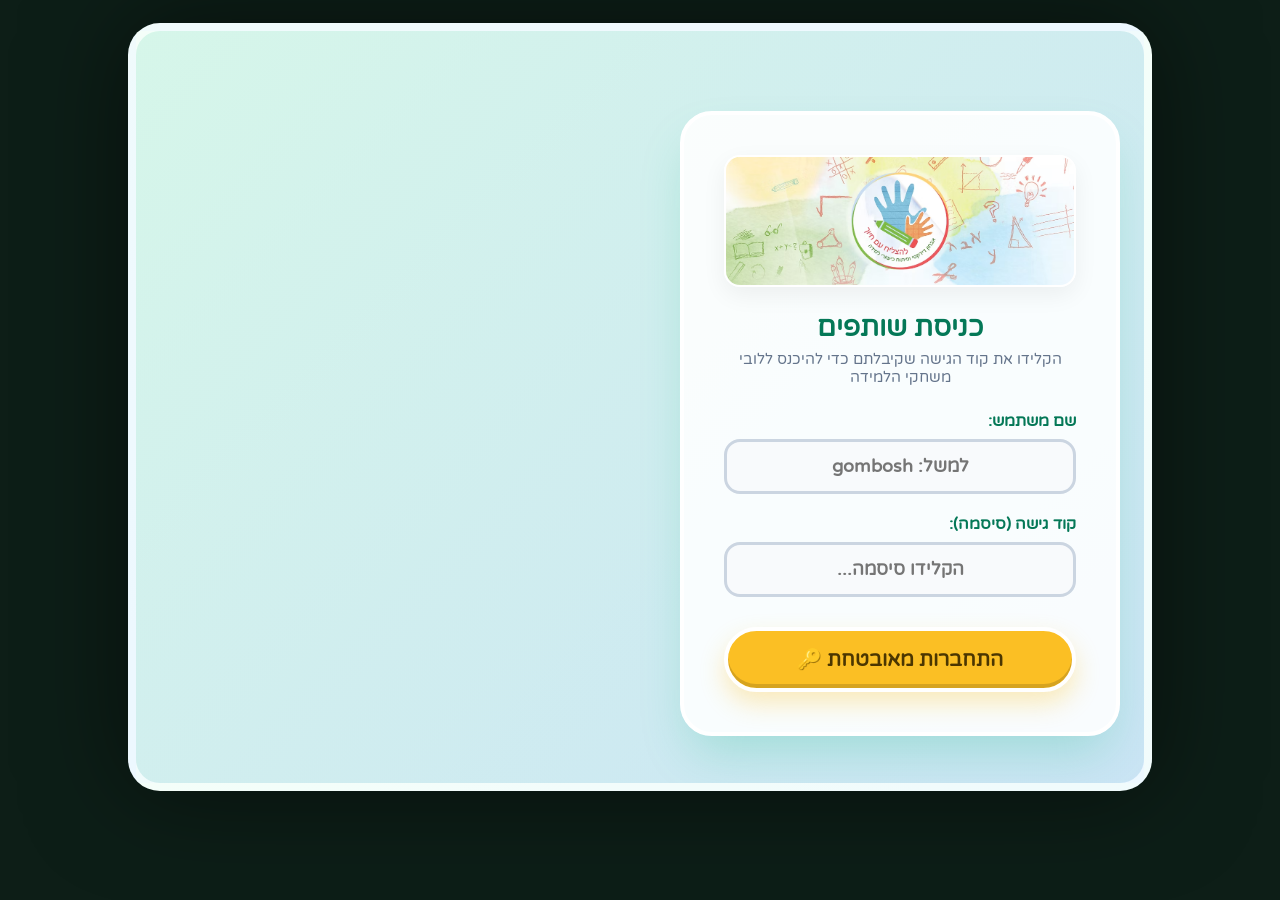
==== commit b2949f8a: "Update portal branding to 'להצליח עם חיוך' and integrate the user banner image" ====
--- a/index.html
+++ b/index.html
@@ -3,7 +3,7 @@
 <head>
     <meta charset="UTF-8">
     <meta name="viewport" content="width=device-width, initial-scale=1.0, maximum-scale=1.0, user-scalable=no">
-    <title>פורטל שומרי הטבע - מועדון חברים סגור</title>
+    <title>להצליח עם חיוך - פורטל משחקי למידה</title>
     <link rel="preconnect" href="https://fonts.googleapis.com">
     <link rel="preconnect" href="https://fonts.gstatic.com" crossorigin>
     <link href="https://fonts.googleapis.com/css2?family=Rubik:wght@400;500;700;900&family=Varela+Round&display=swap" rel="stylesheet">
@@ -261,6 +261,43 @@
             background: #ffffff;
             padding-top: 75px; /* Spaced to show exit bar */
         }
+
+        .login-banner {
+            width: 100%;
+            max-width: 360px;
+            height: auto;
+            border-radius: 16px;
+            margin-bottom: 24px;
+            box-shadow: 0 8px 24px rgba(0,0,0,0.06);
+            border: 2px solid #ffffff;
+            display: block;
+            margin-left: auto;
+            margin-right: auto;
+        }
+
+        .lobby-banner {
+            height: 55px;
+            width: auto;
+            border-radius: 10px;
+            border: 2px solid #ffffff;
+            box-shadow: 0 4px 10px rgba(0,0,0,0.04);
+            display: block;
+        }
+
+        @media (max-width: 600px) {
+            .lobby-welcome-bar {
+                flex-direction: column;
+                gap: 15px;
+                text-align: center;
+                align-items: center;
+            }
+            .welcome-title {
+                text-align: center;
+            }
+            .lobby-banner {
+                order: -1; /* Place banner at the top on mobile */
+            }
+        }
     </style>
 </head>
 <body>
@@ -274,9 +311,9 @@
         <!-- 1. Authenticated Login Screen -->
         <section id="screen-login" class="screen active center-flow">
             <div class="login-card">
-                <span class="portal-logo">🔒</span>
-                <h1 style="font-size: 2rem; color: var(--color-primary-dark); font-weight: 900; text-align: center; margin-bottom: 6px;">כניסת שומרי הטבע</h1>
-                <p style="text-align: center; color: #64748b; font-size: 0.95rem; margin-bottom: 25px;">הקלידו את קוד הגישה שקיבלתם כדי להיכנס ללובי המשחקים</p>
+                <img src="banner.png" alt="להצליח עם חיוך" class="login-banner">
+                <h1 style="font-size: 1.7rem; color: var(--color-primary-dark); font-weight: 900; text-align: center; margin-bottom: 6px;">כניסת שותפים</h1>
+                <p style="text-align: center; color: #64748b; font-size: 0.95rem; margin-bottom: 25px;">הקלידו את קוד הגישה שקיבלתם כדי להיכנס ללובי משחקי הלמידה</p>
 
                 <div class="login-input-group">
                     <label for="p-username">שם משתמש:</label>
@@ -302,8 +339,9 @@
                 <div class="lobby-welcome-bar">
                     <div class="welcome-title">
                         <h2>שלום, <span id="lobby-user-display" style="color: var(--color-primary-dark);">gombosh</span>! 👋</h2>
-                        <p>מועדון שומרי הטבע פתוח בפניכם. בחרו משחק והתחילו הרפתקה מדהימה!</p>
+                        <p>ברוכים הבאים לפורטל משחקי הלמידה של להצליח עם חיוך. בחרו משחק והתחילו הרפתקה מדהימה!</p>
                     </div>
+                    <img src="banner.png" alt="להצליח עם חיוך" class="lobby-banner">
                     <button id="btn-logout" class="action-btn secondary-btn" style="padding: 8px 18px; font-size: 0.9rem;">
                         <span>יציאה 🚪</span>
                     </button>
@@ -350,6 +388,9 @@
         </section>
     </div>
 
+    <!-- Script imports -->
+    <script src="js/audio.js"></script>
+    <script src="js/particles.js"></script>
     <!-- Cryptographic engines using browser native Web Crypto API -->
     <script>
         // -------------------------------------------------------------------------
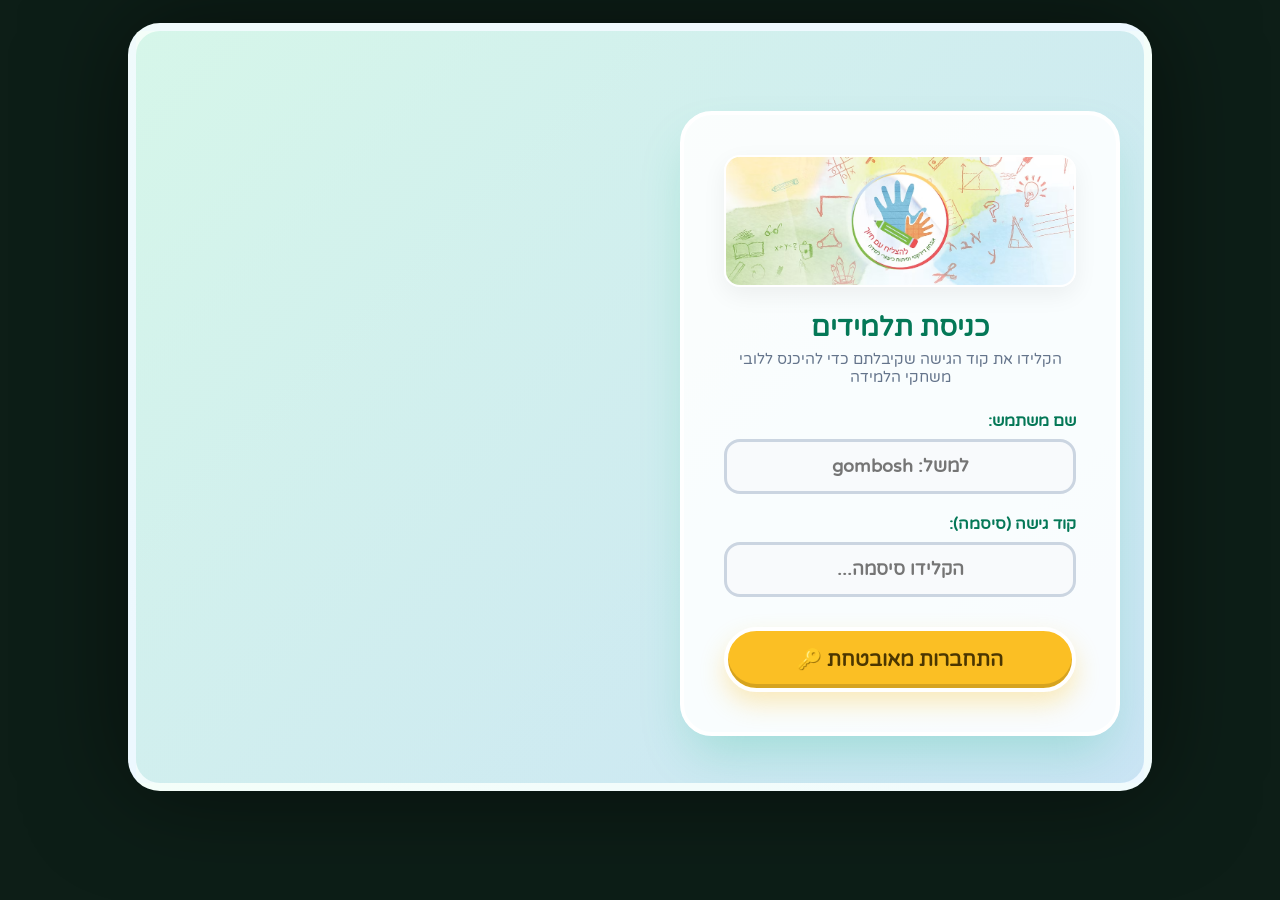
==== commit 40264874: "Change portal login header text from כניסת שותפים to כניסת תלמידים" ====
--- a/index.html
+++ b/index.html
@@ -312,7 +312,7 @@
         <section id="screen-login" class="screen active center-flow">
             <div class="login-card">
                 <img src="banner.png" alt="להצליח עם חיוך" class="login-banner">
-                <h1 style="font-size: 1.7rem; color: var(--color-primary-dark); font-weight: 900; text-align: center; margin-bottom: 6px;">כניסת שותפים</h1>
+                <h1 style="font-size: 1.7rem; color: var(--color-primary-dark); font-weight: 900; text-align: center; margin-bottom: 6px;">כניסת תלמידים</h1>
                 <p style="text-align: center; color: #64748b; font-size: 0.95rem; margin-bottom: 25px;">הקלידו את קוד הגישה שקיבלתם כדי להיכנס ללובי משחקי הלמידה</p>
 
                 <div class="login-input-group">
